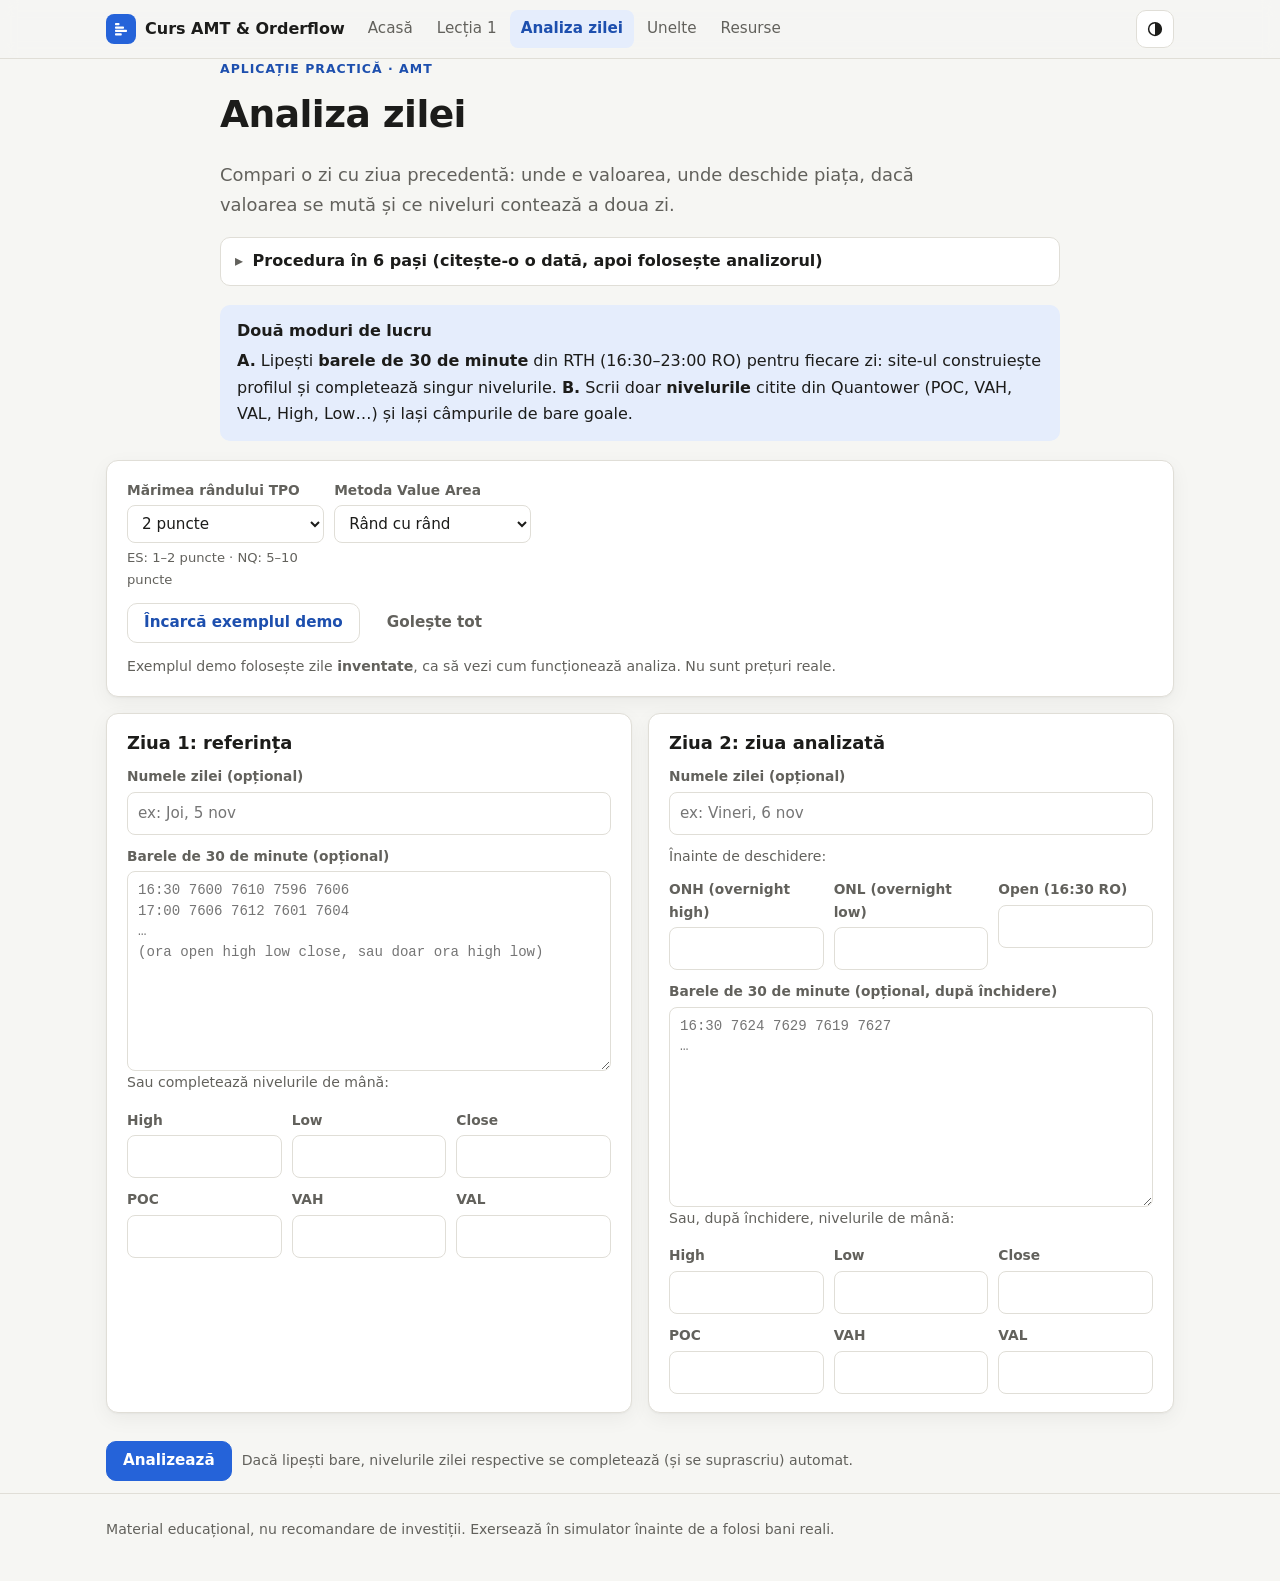
==== curs-trading/analiza-zilei.html @ a63058ac "Add local course site: AMT & orderflow lessons and TPO tools Static site (no dependencies, works off" ====
<!doctype html>
<html lang="ro">
<head>
  <meta charset="utf-8">
  <meta name="viewport" content="width=device-width, initial-scale=1">
  <title>Analiza zilei</title>
  <meta name="description" content="Compară o zi de ES cu ziua precedentă după AMT: deschiderea față de valoare, overnight, regula de 80%, migrarea valorii și nivelurile pentru ziua următoare.">
  <link rel="icon" href="data:image/svg+xml,%3Csvg xmlns='http://www.w3.org/2000/svg' viewBox='0 0 24 24'%3E%3Crect width='24' height='24' rx='6' fill='%232563d9'/%3E%3Crect x='5' y='5' width='6' height='2.6' rx='1' fill='white'/%3E%3Crect x='5' y='9' width='11' height='2.6' rx='1' fill='white'/%3E%3Crect x='5' y='13' width='14' height='2.6' rx='1' fill='white'/%3E%3Crect x='5' y='17' width='8' height='2.6' rx='1' fill='white'/%3E%3C/svg%3E">
  <link rel="stylesheet" href="assets/style.css">
  <script src="assets/tpo.js"></script>
  <script src="assets/ui.js"></script>
  <script src="assets/data.js"></script>
  <script src="assets/analiza.js" defer></script>
</head>
<body>
  <header class="site-header">
    <div class="wrap header-inner">
      <a class="brand" href="index.html"><span class="brand-mark"><svg viewBox="0 0 24 24" fill="currentColor" aria-hidden="true"><rect x="4" y="4" width="6" height="3" rx="1"/><rect x="4" y="8.5" width="12" height="3" rx="1"/><rect x="4" y="13" width="16" height="3" rx="1"/><rect x="4" y="17.5" width="9" height="3" rx="1"/></svg></span>Curs AMT & Orderflow</a>
      <nav class="nav" aria-label="Navigare principală">
        <a href="index.html">Acasă</a>
        <a href="lectia-1.html">Lecția 1</a>
        <a href="analiza-zilei.html">Analiza zilei</a>
        <a href="unelte.html">Unelte</a>
        <a href="resurse.html">Resurse</a>
      </nav>
      <button class="theme-toggle" type="button" data-theme-toggle aria-label="Schimbă tema (luminos / întunecat)"><svg viewBox="0 0 24 24" aria-hidden="true"><circle cx="12" cy="12" r="8.5" fill="none" stroke="currentColor" stroke-width="2"/><path d="M12 3.5a8.5 8.5 0 0 1 0 17z" fill="currentColor"/></svg></button>
    </div>
  </header>

  <main class="wrap">
    <div class="wrap-narrow" style="margin:0 auto;padding:0">
      <p class="eyebrow">Aplicație practică · AMT</p>
      <h1>Analiza zilei</h1>
      <p class="lead">Compari o zi cu ziua precedentă: unde e valoarea, unde deschide piața, dacă valoarea se mută și ce niveluri contează a doua zi.</p>

      <details>
        <summary>Procedura în 6 pași (citește-o o dată, apoi folosește analizorul)</summary>
        <div class="details-body">
          <h3>Pasul 1: Harta zilei precedente (referința)</h3>
          <p>După închidere (23:00 RO) notezi: <b>RTH High/Low</b> (range-ul), <b>POC, VAH, VAL</b>, <b>IB</b> și dacă a fost extins, <b>extremele</b> (coadă sau poor), <b>single prints</b> din interior și unde a închis față de VA (peste VAH = putere, sub VAL = slăbiciune, în VA = echilibru).</p>
          <h3>Pasul 2: Overnight-ul (01:00–16:30 RO)</h3>
          <p><b>ONH / ONL</b> și unde a tranzacționat overnight-ul față de VA și range-ul de ieri. În zilele cu date macro la 15:30 RO (CPI, NFP), overnight-ul e de obicei liniștit până la știre, iar reacția de la 15:30–16:30 face des maximul sau minimul. Întrebarea-cheie: <b>a dus știrea prețul în afara valorii de ieri?</b></p>
          <h3>Pasul 3: Deschiderea de la 16:30 față de ziua precedentă</h3>
          <div class="table-wrap">
            <table>
              <thead><tr><th>Unde deschide</th><th>Ce înseamnă</th><th>Ce aștepți</th></tr></thead>
              <tbody>
                <tr><td><b>În VA de ieri</b></td><td>Echilibru</td><td>Rotații în VA, POC-ul atrage prețul, tranzacții responsive la VAH/VAL</td></tr>
                <tr><td><b>În afara VA, dar în range</b></td><td>Dezechilibru moderat</td><td>Revine în VA și se menține ≥ 2 perioade TPO? Atunci aplici <b>regula de 80%</b>. Dacă e respins, continuă în afara VA</td></tr>
                <tr><td><b>În afara range-ului (gap)</b></td><td>Dezechilibru puternic posibil</td><td>Dacă nu revine în range în prima oră, crește probabilitatea unei zile de trend. <b>Nu merge contra mișcării</b></td></tr>
              </tbody>
            </table>
          </div>
          <h3>Pasul 4: Prima oră (16:30–17:30 RO)</h3>
          <p>Cum pleacă prețul din deschidere (Lecția 2) și cât de lat e IB-ul: un IB îngust face probabilă o extensie mai târziu, iar unul foarte larg (frecvent în zilele de NFP) face mai probabilă o zi de range în interiorul lui.</p>
          <h3>Pasul 5: În timpul zilei</h3>
          <p>Construiește prețul TPO-uri <b>în afara</b> valorii de ieri (acceptare)? În ce direcție se face range extension? Activitatea e initiative sau responsive?</p>
          <h3>Pasul 6: După închidere, unde s-a mutat valoarea?</h3>
          <div class="table-wrap">
            <table>
              <thead><tr><th>Relația dintre VA</th><th>Ce spune despre OTF</th></tr></thead>
              <tbody>
                <tr><td><b>Higher value</b>: VA de azi complet peste cea de ieri</td><td>Cumpărătorii controlează, valoarea se mută în sus</td></tr>
                <tr><td><b>Overlapping higher / lower</b></td><td>Tendință slabă în direcția respectivă</td></tr>
                <tr><td><b>Inside / outside</b></td><td>Echilibru (inside) sau explorare în ambele direcții (outside)</td></tr>
                <tr><td><b>Lower value</b>: VA de azi complet sub cea de ieri</td><td>Vânzătorii controlează</td></tr>
              </tbody>
            </table>
          </div>
        </div>
      </details>

      <div class="callout callout-info">
        <span class="callout-title">Două moduri de lucru</span>
        <b>A.</b> Lipești <b>barele de 30 de minute</b> din RTH (16:30–23:00 RO) pentru fiecare zi: site-ul construiește profilul și completează singur nivelurile. <b>B.</b> Scrii doar <b>nivelurile</b> citite din Quantower (POC, VAH, VAL, High, Low…) și lași câmpurile de bare goale.
      </div>
    </div>

    <form id="an-form" autocomplete="off" novalidate>
      <div class="card">
        <div class="fields" style="grid-template-columns:repeat(auto-fill,minmax(170px,1fr))">
          <label class="field">Mărimea rândului TPO
            <select id="rowSize">
              <option value="0.25">0,25 (1 tick ES)</option>
              <option value="0.5">0,5</option>
              <option value="1">1 punct</option>
              <option value="2" selected>2 puncte</option>
              <option value="4">4 puncte</option>
              <option value="5">5 puncte</option>
              <option value="10">10 puncte</option>
            </select>
            <span class="hint muted">ES: 1–2 puncte · NQ: 5–10 puncte</span>
          </label>
          <label class="field">Metoda Value Area
            <select id="method">
              <option value="single" selected>Rând cu rând</option>
              <option value="dual">Câte două rânduri (clasic)</option>
            </select>
          </label>
        </div>
        <div class="btn-row">
          <button class="btn btn-secondary" type="button" id="demo-btn">Încarcă exemplul demo</button>
          <button class="btn btn-ghost" type="button" id="clear-btn">Golește tot</button>
        </div>
        <p class="muted small" style="margin:0">Exemplul demo folosește zile <b>inventate</b>, ca să vezi cum funcționează analiza. Nu sunt prețuri reale.</p>
      </div>

      <div class="grid-2">
        <div class="card">
          <h3>Ziua 1: referința</h3>
          <label class="field">Numele zilei (opțional)<input id="label1" placeholder="ex: Joi, 5 nov"></label>
          <label class="field" style="margin-top:10px">Barele de 30 de minute (opțional)
            <textarea id="bars1" spellcheck="false" placeholder="16:30 7600 7610 7596 7606&#10;17:00 7606 7612 7601 7604&#10;…&#10;(ora open high low close, sau doar ora high low)"></textarea>
          </label>
          <p class="muted small">Sau completează nivelurile de mână:</p>
          <div class="fields">
            <label class="field">High<input id="d1-high" inputmode="decimal"></label>
            <label class="field">Low<input id="d1-low" inputmode="decimal"></label>
            <label class="field">Close<input id="d1-close" inputmode="decimal"></label>
            <label class="field">POC<input id="d1-poc" inputmode="decimal"></label>
            <label class="field">VAH<input id="d1-vah" inputmode="decimal"></label>
            <label class="field">VAL<input id="d1-val" inputmode="decimal"></label>
          </div>
        </div>

        <div class="card">
          <h3>Ziua 2: ziua analizată</h3>
          <label class="field">Numele zilei (opțional)<input id="label2" placeholder="ex: Vineri, 6 nov"></label>
          <p class="muted small" style="margin:10px 0 0">Înainte de deschidere:</p>
          <div class="fields">
            <label class="field">ONH (overnight high)<input id="d2-onh" inputmode="decimal"></label>
            <label class="field">ONL (overnight low)<input id="d2-onl" inputmode="decimal"></label>
            <label class="field">Open (16:30 RO)<input id="d2-open" inputmode="decimal"></label>
          </div>
          <label class="field" style="margin-top:6px">Barele de 30 de minute (opțional, după închidere)
            <textarea id="bars2" spellcheck="false" placeholder="16:30 7624 7629 7619 7627&#10;…"></textarea>
          </label>
          <p class="muted small">Sau, după închidere, nivelurile de mână:</p>
          <div class="fields">
            <label class="field">High<input id="d2-high" inputmode="decimal"></label>
            <label class="field">Low<input id="d2-low" inputmode="decimal"></label>
            <label class="field">Close<input id="d2-close" inputmode="decimal"></label>
            <label class="field">POC<input id="d2-poc" inputmode="decimal"></label>
            <label class="field">VAH<input id="d2-vah" inputmode="decimal"></label>
            <label class="field">VAL<input id="d2-val" inputmode="decimal"></label>
          </div>
        </div>
      </div>

      <div class="btn-row">
        <button class="btn" type="submit">Analizează</button>
        <span class="muted small">Dacă lipești bare, nivelurile zilei respective se completează (și se suprascriu) automat.</span>
      </div>
      <div class="form-errors" id="an-errors" role="alert"></div>
    </form>

    <div id="out" aria-live="polite"></div>
  </main>

  <footer class="site-footer">
    <div class="wrap">Material educațional, nu recomandare de investiții. Exersează în simulator înainte de a folosi bani reali.</div>
  </footer>
</body>
</html>
---- curs-trading/assets/style.css ----
/* Curs AMT & Orderflow: stiluri comune */

:root {
  --bg: #f6f6f3;
  --surface: #ffffff;
  --surface-2: #efeee9;
  --text: #1c1c1a;
  --muted: #62615c;
  --border: #e0ded7;
  --accent: #2563d9;
  --accent-soft: #e5edfc;
  --accent-text: #1d4fae;
  --on-accent: #ffffff;
  --va: #fbefcf;
  --va-strong: #f2d389;
  --poc: #c2410c;
  --poc-soft: #fde3d3;
  --ib: #2563d9;
  --on: #7c3aed;
  --good: #15803d;
  --good-soft: #e2f3e8;
  --bad: #b42318;
  --bad-soft: #fce7e5;
  --warn: #8a5a00;
  --warn-soft: #fff2d1;
  --tail: #7c3aed;
  --tail-soft: #efe7fd;
  --radius: 12px;
  --shadow: 0 1px 2px rgba(20, 20, 15, 0.04), 0 6px 20px rgba(20, 20, 15, 0.05);
  --font: system-ui, -apple-system, "Segoe UI", Roboto, "Helvetica Neue", Arial, sans-serif;
  --mono: ui-monospace, SFMono-Regular, Menlo, Consolas, "Liberation Mono", monospace;
  color-scheme: light;
}

@media (prefers-color-scheme: dark) {
  :root:not([data-theme="light"]) {
    --bg: #111214;
    --surface: #1a1b1f;
    --surface-2: #24252a;
    --text: #ebeae6;
    --muted: #a09f99;
    --border: #2f3036;
    --accent: #78a6ff;
    --accent-soft: #1b2944;
    --accent-text: #a8c5ff;
    --on-accent: #0d1626;
    --va: #362e1b;
    --va-strong: #5e4d22;
    --poc: #ff9a62;
    --poc-soft: #4a2716;
    --ib: #78a6ff;
    --on: #b79cff;
    --good: #4ccb8a;
    --good-soft: #13301f;
    --bad: #ff7b6e;
    --bad-soft: #3d1a17;
    --warn: #e8b84a;
    --warn-soft: #3a2e12;
    --tail: #b79cff;
    --tail-soft: #2c2142;
    --shadow: 0 1px 2px rgba(0, 0, 0, 0.3), 0 6px 20px rgba(0, 0, 0, 0.25);
    color-scheme: dark;
  }
}

:root[data-theme="dark"] {
  --bg: #111214;
  --surface: #1a1b1f;
  --surface-2: #24252a;
  --text: #ebeae6;
  --muted: #a09f99;
  --border: #2f3036;
  --accent: #78a6ff;
  --accent-soft: #1b2944;
  --accent-text: #a8c5ff;
  --on-accent: #0d1626;
  --va: #362e1b;
  --va-strong: #5e4d22;
  --poc: #ff9a62;
  --poc-soft: #4a2716;
  --ib: #78a6ff;
  --on: #b79cff;
  --good: #4ccb8a;
  --good-soft: #13301f;
  --bad: #ff7b6e;
  --bad-soft: #3d1a17;
  --warn: #e8b84a;
  --warn-soft: #3a2e12;
  --tail: #b79cff;
  --tail-soft: #2c2142;
  --shadow: 0 1px 2px rgba(0, 0, 0, 0.3), 0 6px 20px rgba(0, 0, 0, 0.25);
  color-scheme: dark;
}

/* ---------- Bază ---------- */

*, *::before, *::after { box-sizing: border-box; }
html { -webkit-text-size-adjust: 100%; scroll-padding-top: 80px; }
body {
  margin: 0;
  background: var(--bg);
  color: var(--text);
  font: 16px/1.65 var(--font);
}
a { color: var(--accent-text); text-underline-offset: 2px; }
h1, h2, h3, h4 { line-height: 1.25; margin: 1.6em 0 0.6em; }
h1 { font-size: clamp(1.7rem, 4.5vw, 2.35rem); margin-top: 0.3em; letter-spacing: -0.015em; }
h2 { font-size: 1.45rem; padding-top: 1.1em; border-top: 1px solid var(--border); }
h3 { font-size: 1.12rem; }
p, ul, ol, dl { margin: 0 0 1em; }
ul, ol { padding-left: 1.4em; }
li { margin: 0.3em 0; }
code, kbd { font-family: var(--mono); font-size: 0.9em; background: var(--surface-2); padding: 0.1em 0.35em; border-radius: 5px; }
pre { font-family: var(--mono); font-size: 0.88rem; background: var(--surface-2); padding: 12px 14px; border-radius: 8px; overflow-x: auto; line-height: 1.45; }
blockquote {
  margin: 1.2em 0;
  padding: 0.7em 1em;
  border-left: 4px solid var(--accent);
  background: var(--accent-soft);
  border-radius: 0 10px 10px 0;
  font-weight: 500;
}
blockquote p:last-child { margin-bottom: 0; }
hr { border: 0; border-top: 1px solid var(--border); margin: 2em 0; }
.muted { color: var(--muted); }
.small { font-size: 0.88rem; }
.lead { font-size: 1.12rem; color: var(--muted); max-width: 62ch; }
.eyebrow { text-transform: uppercase; letter-spacing: 0.08em; font-size: 0.78rem; font-weight: 700; color: var(--accent-text); margin: 0; }
.nowrap { white-space: nowrap; }

.wrap { width: 100%; max-width: 1100px; margin: 0 auto; padding: 0 16px; }
.wrap-narrow { max-width: 840px; }

/* ---------- Antet și navigare ---------- */

.site-header {
  position: sticky;
  top: 0;
  z-index: 20;
  background: var(--bg);
  background: color-mix(in srgb, var(--bg) 90%, transparent);
  backdrop-filter: saturate(1.2) blur(8px);
  border-bottom: 1px solid var(--border);
}
.header-inner { display: flex; align-items: center; gap: 12px; min-height: 58px; }
.brand { display: flex; align-items: center; gap: 9px; font-weight: 700; color: var(--text); text-decoration: none; white-space: nowrap; }
.brand-mark {
  display: inline-grid;
  place-items: center;
  width: 30px;
  height: 30px;
  border-radius: 8px;
  background: var(--accent);
  color: var(--on-accent);
}
.brand-mark svg { width: 18px; height: 18px; }
.nav { display: flex; gap: 2px; overflow-x: auto; flex: 1; scrollbar-width: none; }
.nav::-webkit-scrollbar { display: none; }
.nav a { padding: 6px 11px; border-radius: 8px; color: var(--muted); text-decoration: none; white-space: nowrap; font-size: 0.95rem; }
.nav a:hover { background: var(--surface-2); color: var(--text); }
.nav a[aria-current="page"] { background: var(--accent-soft); color: var(--accent-text); font-weight: 600; }
.theme-toggle {
  flex: none;
  width: 38px;
  height: 38px;
  border-radius: 10px;
  border: 1px solid var(--border);
  background: var(--surface);
  color: var(--text);
  cursor: pointer;
  display: grid;
  place-items: center;
}
.theme-toggle svg { width: 18px; height: 18px; }
@media (max-width: 680px) {
  .header-inner { flex-wrap: wrap; padding: 8px 0 6px; gap: 6px 12px; }
  .brand { flex: 1; }
  .nav { order: 3; flex-basis: 100%; min-width: 0; }
  .nav a { padding: 6px 7px; font-size: 0.88rem; }
}

main { padding: 28px 0 72px; }

.site-footer { border-top: 1px solid var(--border); padding: 24px 0 40px; color: var(--muted); font-size: 0.88rem; }

/* ---------- Componente ---------- */

.card {
  background: var(--surface);
  border: 1px solid var(--border);
  border-radius: var(--radius);
  padding: 18px 20px;
  box-shadow: var(--shadow);
  margin: 0 0 16px;
}
.card > :first-child { margin-top: 0; }
.card > :last-child { margin-bottom: 0; }
.card h3 { margin-top: 0; }
a.card { display: block; color: inherit; text-decoration: none; transition: border-color 0.15s, transform 0.15s; }
a.card:hover { border-color: var(--accent); transform: translateY(-1px); }
.card-kicker { font-size: 0.8rem; font-weight: 700; color: var(--accent-text); text-transform: uppercase; letter-spacing: 0.06em; }

.grid { display: grid; gap: 16px; grid-template-columns: repeat(auto-fit, minmax(240px, 1fr)); }
.grid-2 { display: grid; gap: 16px; grid-template-columns: repeat(auto-fit, minmax(min(100%, 420px), 1fr)); }

.callout { border-radius: 10px; padding: 12px 16px; margin: 1.2em 0; border: 1px solid var(--border); background: var(--surface-2); }
.callout > :last-child { margin-bottom: 0; }
.callout-title { display: block; font-weight: 700; margin-bottom: 4px; }
.callout-info { background: var(--accent-soft); border-color: transparent; }
.callout-warn { background: var(--warn-soft); border-color: transparent; }
.callout-tip { background: var(--good-soft); border-color: transparent; }

.table-wrap, .scroll-x { overflow-x: auto; -webkit-overflow-scrolling: touch; margin: 0 0 1.2em; }
table { border-collapse: collapse; width: 100%; font-size: 0.95rem; background: var(--surface); border-radius: 10px; overflow: hidden; }
th, td { text-align: left; padding: 9px 12px; border-bottom: 1px solid var(--border); vertical-align: top; }
th { font-weight: 600; background: var(--surface-2); }
tr:last-child td { border-bottom: 0; }
.table-wrap table { border: 1px solid var(--border); }
td.num, th.num { text-align: right; font-variant-numeric: tabular-nums; }
caption { caption-side: bottom; text-align: left; padding: 8px 2px 0; color: var(--muted); font-size: 0.88rem; }

.toc { background: var(--surface); border: 1px solid var(--border); border-radius: var(--radius); padding: 14px 18px; margin: 1.5em 0; }
.toc ol { margin: 0.4em 0 0; columns: 2 220px; column-gap: 24px; }
.toc li { break-inside: avoid; }

.steps-list { counter-reset: s; list-style: none; padding: 0; }
.steps-list > li { counter-increment: s; position: relative; padding-left: 40px; margin: 0 0 14px; }
.steps-list > li::before {
  content: counter(s);
  position: absolute;
  left: 0;
  top: 0;
  width: 28px;
  height: 28px;
  border-radius: 50%;
  background: var(--accent-soft);
  color: var(--accent-text);
  font-weight: 700;
  display: grid;
  place-items: center;
  font-size: 0.9rem;
}

.badge { display: inline-block; font-size: 0.75rem; font-weight: 700; padding: 2px 8px; border-radius: 999px; background: var(--surface-2); color: var(--muted); vertical-align: middle; }
.badge-ok { background: var(--good-soft); color: var(--good); }
.badge-soon { background: var(--surface-2); color: var(--muted); }
.badge-accent { background: var(--accent-soft); color: var(--accent-text); }

/* ---------- Butoane și formulare ---------- */

.btn {
  display: inline-flex;
  align-items: center;
  gap: 6px;
  font: inherit;
  font-weight: 600;
  font-size: 0.95rem;
  padding: 9px 16px;
  border-radius: 10px;
  border: 1px solid var(--accent);
  background: var(--accent);
  color: var(--on-accent);
  cursor: pointer;
  text-decoration: none;
  line-height: 1.3;
}
.btn:hover { filter: brightness(1.06); }
.btn-secondary { background: var(--surface); color: var(--accent-text); border-color: var(--border); }
.btn-secondary:hover { border-color: var(--accent); filter: none; }
.btn-ghost { background: transparent; color: var(--muted); border-color: transparent; }
.btn-ghost:hover { background: var(--surface-2); filter: none; }
.btn-row { display: flex; flex-wrap: wrap; gap: 10px; align-items: center; margin: 12px 0; }
.btn:focus-visible, .theme-toggle:focus-visible, input:focus-visible, select:focus-visible, textarea:focus-visible, .quiz-option:focus-visible, summary:focus-visible {
  outline: 2px solid var(--accent);
  outline-offset: 2px;
}

.fields { display: grid; gap: 10px; grid-template-columns: repeat(auto-fill, minmax(130px, 1fr)); margin: 10px 0; }
.field { display: flex; flex-direction: column; gap: 4px; font-size: 0.86rem; color: var(--muted); font-weight: 600; }
.field input, .field select, textarea, .input {
  font: inherit;
  font-size: 0.95rem;
  font-weight: 400;
  color: var(--text);
  padding: 8px 10px;
  border: 1px solid var(--border);
  border-radius: 8px;
  background: var(--surface);
  width: 100%;
  min-width: 0;
}
textarea { font-family: var(--mono); font-size: 0.88rem; min-height: 200px; resize: vertical; line-height: 1.45; }
.field.is-ok input, .field.is-ok select { border-color: var(--good); background: var(--good-soft); }
.field.is-ko input, .field.is-ko select { border-color: var(--bad); background: var(--bad-soft); }
.field .hint { font-weight: 400; font-size: 0.82rem; }
.field.is-ok .hint { color: var(--good); }
.field.is-ko .hint { color: var(--bad); }
.form-errors { color: var(--bad); background: var(--bad-soft); border-radius: 8px; padding: 10px 14px; font-size: 0.9rem; margin: 10px 0; }
.form-errors:empty { display: none; }
.form-errors ul { margin: 0; padding-left: 1.2em; }

details { border: 1px solid var(--border); border-radius: 10px; background: var(--surface); margin: 1em 0; }
details > summary { cursor: pointer; padding: 10px 14px; font-weight: 600; list-style: none; }
details > summary::-webkit-details-marker { display: none; }
details > summary::before { content: "▸"; display: inline-block; width: 1.1em; transition: transform 0.15s; color: var(--muted); }
details[open] > summary::before { transform: rotate(90deg); }
details > .details-body { padding: 0 16px 14px; }

/* ---------- Rezumat cheie-valoare ---------- */

.kv { display: grid; grid-template-columns: minmax(120px, max-content) 1fr; gap: 6px 16px; margin: 0; font-size: 0.95rem; }
.kv dt { color: var(--muted); font-weight: 600; }
.kv dd { margin: 0; }
@media (max-width: 520px) { .kv { grid-template-columns: 1fr; gap: 2px; } .kv dd { margin-bottom: 8px; } }

.stat-row { display: grid; grid-template-columns: repeat(auto-fit, minmax(120px, 1fr)); gap: 10px; margin: 0 0 14px; }
.stat { background: var(--surface-2); border-radius: 10px; padding: 10px 12px; }
.stat-label { font-size: 0.78rem; color: var(--muted); font-weight: 600; text-transform: uppercase; letter-spacing: 0.04em; }
.stat-value { font-size: 1.2rem; font-weight: 700; font-variant-numeric: tabular-nums; }

/* ---------- Profil TPO ---------- */

.tpo { font-family: var(--mono); font-size: 14px; line-height: 1.55; display: inline-block; min-width: 100%; padding: 4px 0; }
.tpo-row {
  display: grid;
  grid-template-columns: 5.2em 10px var(--lw, 14ch) 2.6em auto;
  align-items: center;
  column-gap: 10px;
  padding: 0 8px;
  border-radius: 4px;
  min-height: 1.55em;
}
.tpo-head { color: var(--muted); font-family: var(--font); font-size: 0.75rem; font-weight: 700; text-transform: uppercase; letter-spacing: 0.04em; }
.tpo-row.is-va { background: var(--va); }
.tpo-row.is-poc { background: var(--va-strong); font-weight: 700; }
.tpo-price { text-align: right; color: var(--muted); font-variant-numeric: tabular-nums; }
.tpo-ib { align-self: stretch; display: flex; justify-content: center; }
.tpo-ib .ib-on { width: 4px; background: var(--ib); border-radius: 2px; }
.tpo-letters { white-space: pre; letter-spacing: 0.06em; }
.tpo-letters .l-ib { color: var(--ib); font-weight: 700; }
.tpo-count { color: var(--muted); text-align: right; font-size: 0.85em; }
.tpo-tags { display: flex; flex-wrap: wrap; gap: 4px; }
.tpo-row.is-tail .tpo-letters, .tpo-row.is-single .tpo-letters { color: var(--tail); }

.tag {
  font-family: var(--font);
  font-size: 0.7rem;
  font-weight: 700;
  padding: 1px 7px;
  border-radius: 999px;
  background: var(--surface-2);
  color: var(--muted);
  white-space: nowrap;
  line-height: 1.5;
}
.tag-poc { background: var(--poc-soft); color: var(--poc); }
.tag-va { background: var(--va-strong); color: var(--text); }
.tag-tail { background: var(--tail-soft); color: var(--tail); }
.tag-poor { background: var(--warn-soft); color: var(--warn); }
.tag-single { background: var(--tail-soft); color: var(--tail); }
.tag-open { background: var(--accent-soft); color: var(--accent-text); }
.tag-close { background: var(--surface-2); color: var(--text); }

@media (max-width: 520px) {
  .tpo, .cmp, .vol { font-size: 13px; }
  .tpo-row { grid-template-columns: 4.3em 6px var(--lw, 12ch) 1.8em auto; column-gap: 7px; padding: 0 4px; }
  .tpo-ib-label { visibility: hidden; }
  .cmp-row { grid-template-columns: 4.3em minmax(16ch, 1fr) minmax(16ch, 1fr); column-gap: 6px; }
  table { font-size: 0.86rem; }
  th, td { padding: 7px 8px; }
}

.legend { display: flex; flex-wrap: wrap; gap: 6px 16px; font-size: 0.82rem; color: var(--muted); margin: 8px 0 0; }
.legend span { display: inline-flex; align-items: center; gap: 6px; }
.sw { width: 14px; height: 14px; border-radius: 4px; display: inline-block; }
.sw-va { background: var(--va); border: 1px solid var(--va-strong); }
.sw-poc { background: var(--va-strong); }
.sw-ib { width: 4px; background: var(--ib); }
.sw-tail { background: var(--tail-soft); border: 1px solid var(--tail); }

/* Două profile pe aceeași axă */
.cmp { font-family: var(--mono); font-size: 14px; line-height: 1.55; display: inline-block; min-width: 100%; }
.cmp-row { display: grid; grid-template-columns: 5.2em minmax(22ch, 1fr) minmax(22ch, 1fr); column-gap: 10px; align-items: stretch; }
.cmp-head { font-family: var(--font); font-size: 0.78rem; font-weight: 700; color: var(--muted); text-transform: uppercase; letter-spacing: 0.04em; padding-bottom: 4px; }
.cmp-row .tpo-price { align-self: center; }
.cmp-cell { display: flex; align-items: center; gap: 6px; padding: 0 8px; border-radius: 4px; min-height: 1.55em; }
.cmp-cell.is-va { background: var(--va); }
.cmp-cell.is-poc { background: var(--va-strong); font-weight: 700; }

/* Profil de volum */
.vol { display: inline-block; min-width: 100%; font-family: var(--mono); font-size: 14px; line-height: 1.6; }
.vol-row { display: grid; grid-template-columns: 5.2em minmax(120px, 1fr) 4em auto; column-gap: 10px; align-items: center; padding: 1px 8px; border-radius: 4px; }
.vol-row.is-va { background: var(--va); }
.vol-row.is-poc { background: var(--va-strong); font-weight: 700; }
.vol-bar { height: 12px; background: var(--surface-2); border-radius: 3px; overflow: hidden; }
.vol-bar > span { display: block; height: 100%; background: var(--accent); border-radius: 3px; opacity: 0.8; }
.vol-row.is-va .vol-bar > span { opacity: 1; }

/* Harta nivelurilor */
.lv { margin: 6px 0 4px; }
.lv-titles, .lv-cols { display: grid; grid-template-columns: repeat(3, 1fr); gap: 10px; }
.lv-titles { font-size: 0.78rem; font-weight: 700; color: var(--muted); text-transform: uppercase; letter-spacing: 0.04em; text-align: center; margin-bottom: 6px; }
.lv-plots { position: relative; height: 340px; }
.lv-cols { position: absolute; inset: 0; }
.lv-col { position: relative; background: var(--surface-2); border-radius: 8px; overflow: hidden; }
.lv-guide { position: absolute; left: 0; right: 0; border-top: 1px dashed var(--va-strong); pointer-events: none; }
.lv-range { position: absolute; left: 50%; width: 6px; margin-left: -3px; background: var(--muted); border-radius: 3px; opacity: 0.55; }
.lv-range.lv-on { background: var(--on); opacity: 0.8; width: 8px; margin-left: -4px; }
.lv-box { position: absolute; left: 18%; right: 18%; background: var(--va); border: 1.5px solid var(--va-strong); border-radius: 6px; }
.lv-line { position: absolute; left: 8%; right: 8%; height: 0; border-top: 2px solid var(--muted); }
.lv-line span { position: absolute; right: 0; transform: translateY(-50%); font-size: 0.72rem; font-weight: 700; background: var(--surface); padding: 0 5px; border-radius: 4px; white-space: nowrap; color: var(--text); border: 1px solid var(--border); }
.lv-line.lv-left span { right: auto; left: 0; }
.lv-line.lv-poc { border-top-color: var(--poc); }
.lv-line.lv-poc span { color: var(--poc); }
.lv-line.lv-open { border-top: 2px dashed var(--accent); left: 0; right: 0; }
.lv-line.lv-open span { color: var(--accent-text); }
.lv-line.lv-edge { border-top-color: transparent; }
@media (max-width: 520px) {
  .lv-line span { font-size: 0.66rem; padding: 0 3px; }
  .lv-plots { height: 380px; }
}

/* ---------- Exerciții și quiz ---------- */

.exercise { border-left: 4px solid var(--accent); }
.result { border-radius: 10px; padding: 10px 14px; margin: 10px 0; font-weight: 600; }
.result:empty { display: none; }
.result.ok { background: var(--good-soft); color: var(--good); }
.result.ko { background: var(--warn-soft); color: var(--warn); }

.quiz-q { margin: 0 0 18px; }
.quiz-q h3 { margin: 0 0 8px; font-size: 1.02rem; }
.quiz-options { display: grid; gap: 8px; }
.quiz-option {
  font: inherit;
  text-align: left;
  padding: 10px 14px;
  border-radius: 10px;
  border: 1px solid var(--border);
  background: var(--surface);
  color: var(--text);
  cursor: pointer;
}
.quiz-option:hover:not(:disabled) { border-color: var(--accent); }
.quiz-option:disabled { cursor: default; }
.quiz-option.is-correct { border-color: var(--good); background: var(--good-soft); }
.quiz-option.is-wrong { border-color: var(--bad); background: var(--bad-soft); }
.quiz-explain { margin-top: 8px; font-size: 0.93rem; padding: 10px 14px; border-radius: 10px; background: var(--surface-2); }
.quiz-explain[hidden] { display: none; }

.done-box { display: flex; flex-wrap: wrap; align-items: center; gap: 12px; justify-content: space-between; }

.progress-dot { display: inline-block; width: 10px; height: 10px; border-radius: 50%; background: var(--border); margin-right: 8px; vertical-align: middle; }
.is-done .progress-dot { background: var(--good); }

/* Diagramă SVG */
.diagram { margin: 1em 0 1.4em; }
.diagram svg { display: block; width: 100%; height: auto; max-width: 680px; }
.svg-box { fill: var(--va); stroke: var(--va-strong); stroke-width: 1.5; }
.svg-zig { fill: none; stroke: var(--accent); stroke-width: 2; stroke-linejoin: round; }
.svg-arrow { fill: none; stroke: var(--poc); stroke-width: 2.5; }
.svg-arrowhead { fill: var(--poc); }
.svg-text { fill: var(--text); font: 600 14px var(--font); }
.svg-sub { fill: var(--muted); font: 13px var(--font); }

@media print {
  .site-header, .site-footer, .btn, .btn-row { display: none !important; }
  body { background: #fff; color: #000; }
  .card { box-shadow: none; }
}
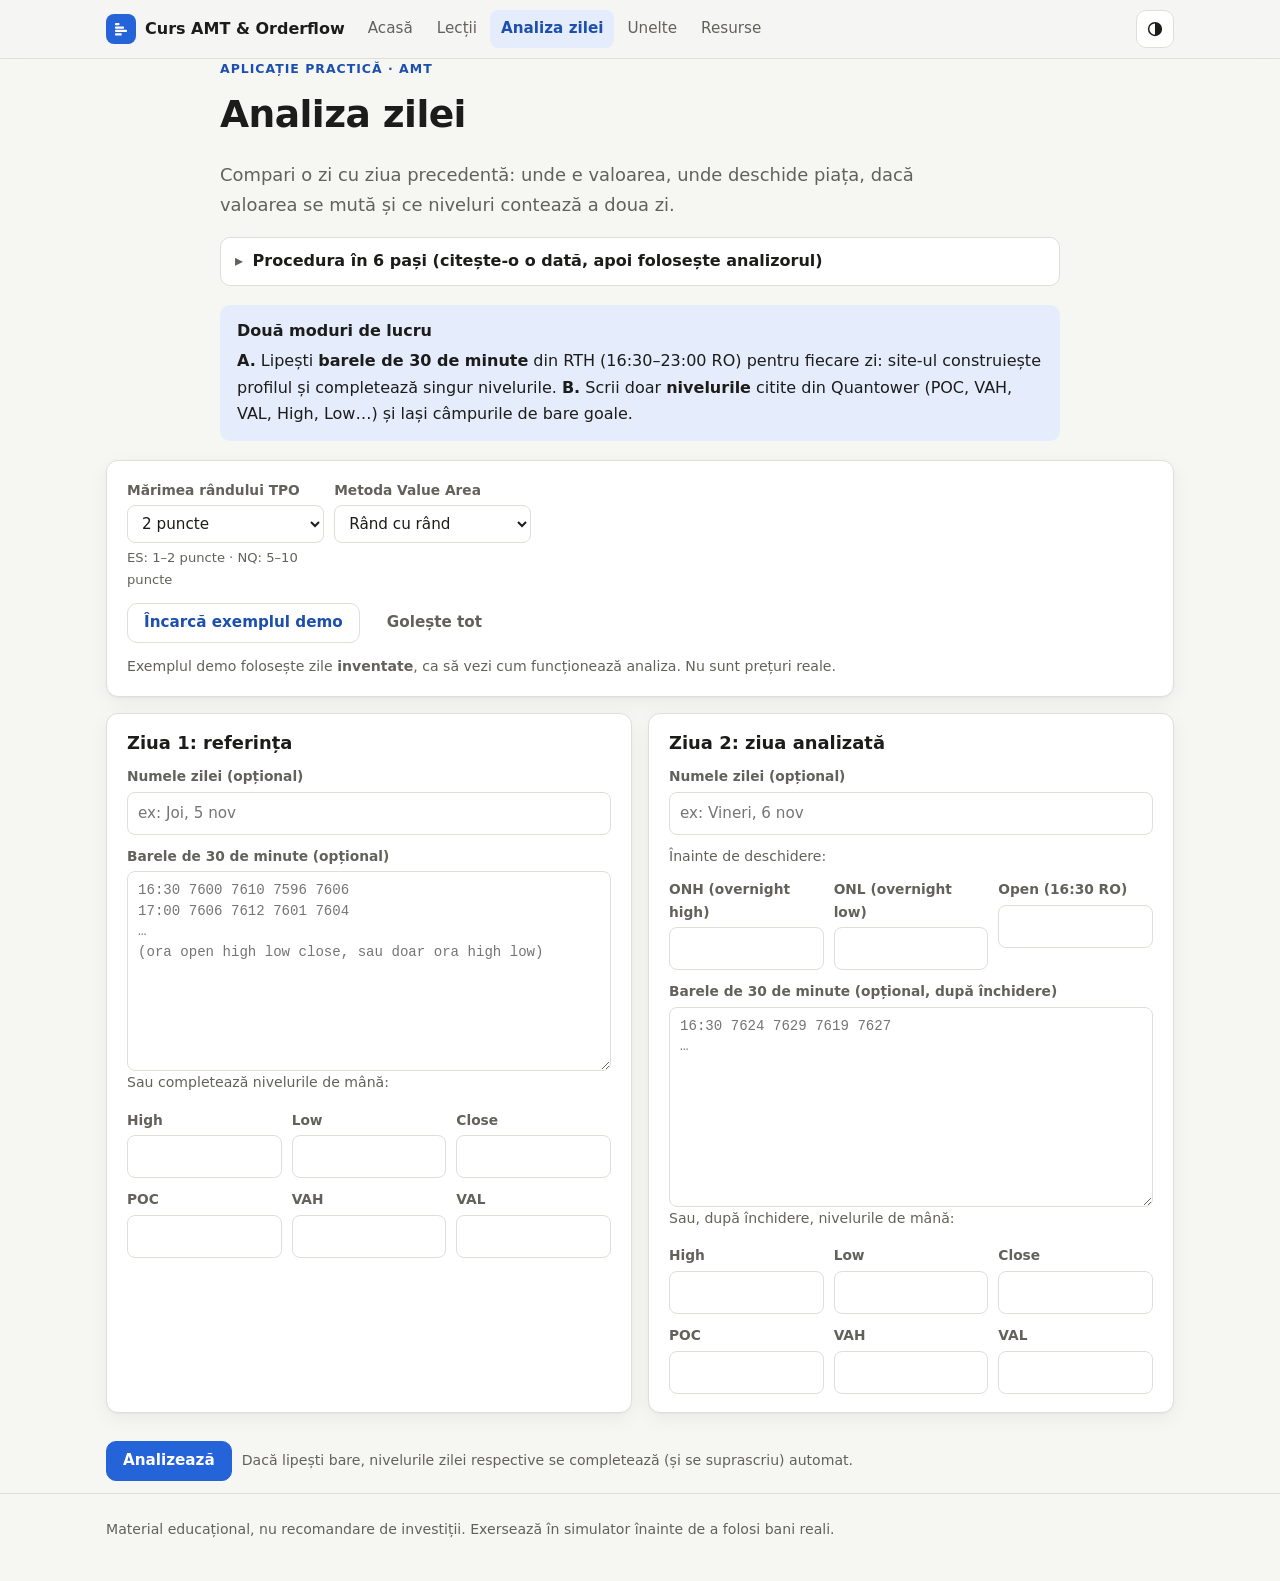
==== commit 99cb6d9e: "Add Lesson 2 (the open and Initial Balance) and opening journal - Lesson 2 page: open location, the " ====
--- a/curs-trading/analiza-zilei.html
+++ b/curs-trading/analiza-zilei.html
@@ -18,7 +18,7 @@
       <a class="brand" href="index.html"><span class="brand-mark"><svg viewBox="0 0 24 24" fill="currentColor" aria-hidden="true"><rect x="4" y="4" width="6" height="3" rx="1"/><rect x="4" y="8.5" width="12" height="3" rx="1"/><rect x="4" y="13" width="16" height="3" rx="1"/><rect x="4" y="17.5" width="9" height="3" rx="1"/></svg></span>Curs AMT & Orderflow</a>
       <nav class="nav" aria-label="Navigare principală">
         <a href="index.html">Acasă</a>
-        <a href="lectia-1.html">Lecția 1</a>
+        <a href="index.html#plan" data-match="lectia-">Lecții</a>
         <a href="analiza-zilei.html">Analiza zilei</a>
         <a href="unelte.html">Unelte</a>
         <a href="resurse.html">Resurse</a>
--- a/curs-trading/assets/style.css
+++ b/curs-trading/assets/style.css
@@ -468,3 +468,27 @@
   body { background: #fff; color: #000; }
   .card { box-shadow: none; }
 }
+
+/* ---------- Graficul deschiderii (Lecția 2) ---------- */
+
+.ch { display: block; width: 100%; height: auto; max-width: 600px; }
+.ch-band { fill: var(--surface-2); }
+.ch-va { fill: var(--va); }
+.ch-level { stroke: var(--muted); stroke-width: 1.2; stroke-dasharray: 5 5; }
+.ch-level.ch-poc { stroke: var(--poc); }
+.ch-open { stroke: var(--accent); stroke-width: 1.8; stroke-dasharray: 2 5; }
+.ch-path { fill: none; stroke: var(--text); stroke-width: 3; stroke-linejoin: round; stroke-linecap: round; }
+.ch-open-dot { fill: var(--accent); }
+.ch-label { fill: var(--muted); font: 600 16px var(--font); }
+.ch-label-poc { fill: var(--poc); }
+.ch-label-open { fill: var(--accent-text); }
+.ch-tick, .ch-period { fill: var(--muted); font: 14px var(--font); }
+
+.open-types { display: grid; gap: 16px; grid-template-columns: repeat(auto-fit, minmax(min(100%, 380px), 1fr)); margin: 1em 0; }
+.open-types .card h3 { display: flex; align-items: center; gap: 8px; flex-wrap: wrap; }
+.scenario .fields { grid-template-columns: repeat(auto-fit, minmax(min(100%, 230px), 1fr)); }
+.explain { margin-top: 10px; font-size: 0.95rem; padding: 10px 14px; border-radius: 10px; background: var(--surface-2); }
+.explain[hidden] { display: none; }
+
+.btn-sm { padding: 4px 9px; font-size: 0.85rem; }
+.lesson-nav { display: flex; justify-content: space-between; gap: 12px; flex-wrap: wrap; margin-top: 16px; }
